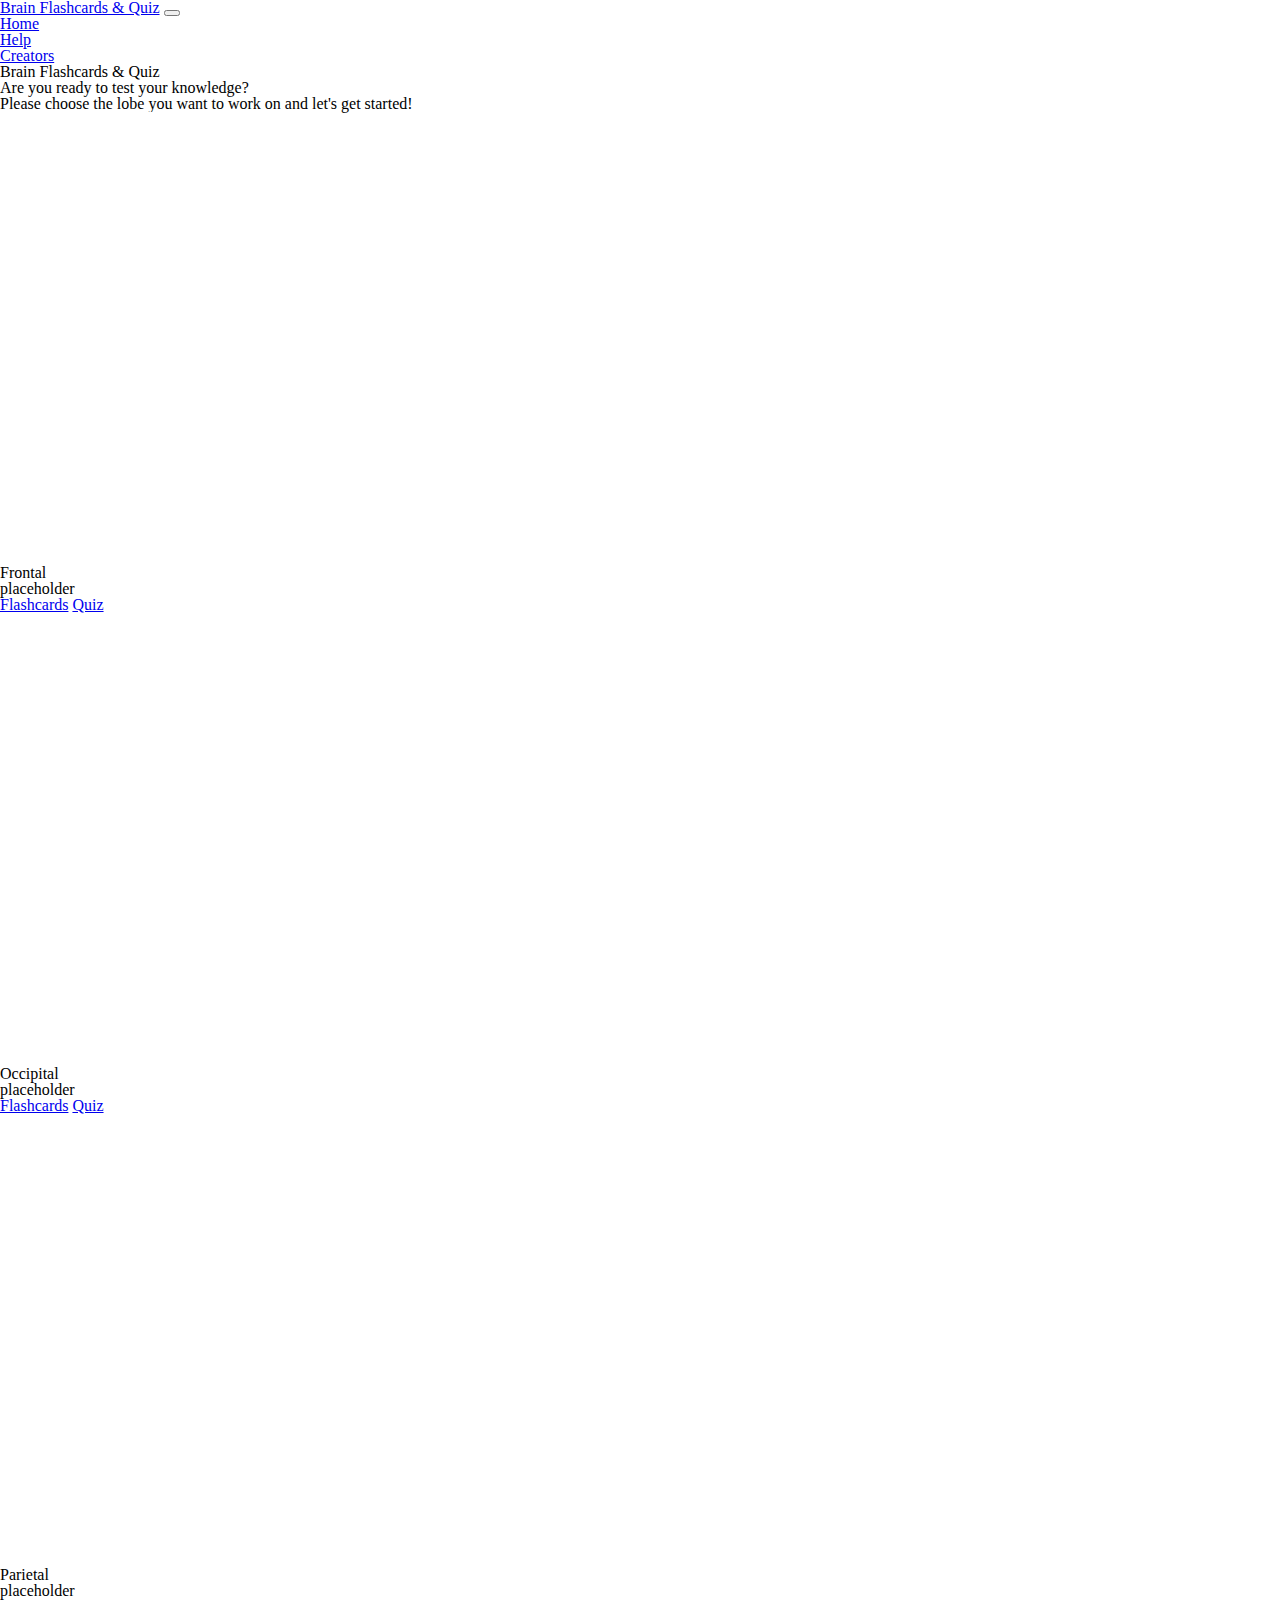
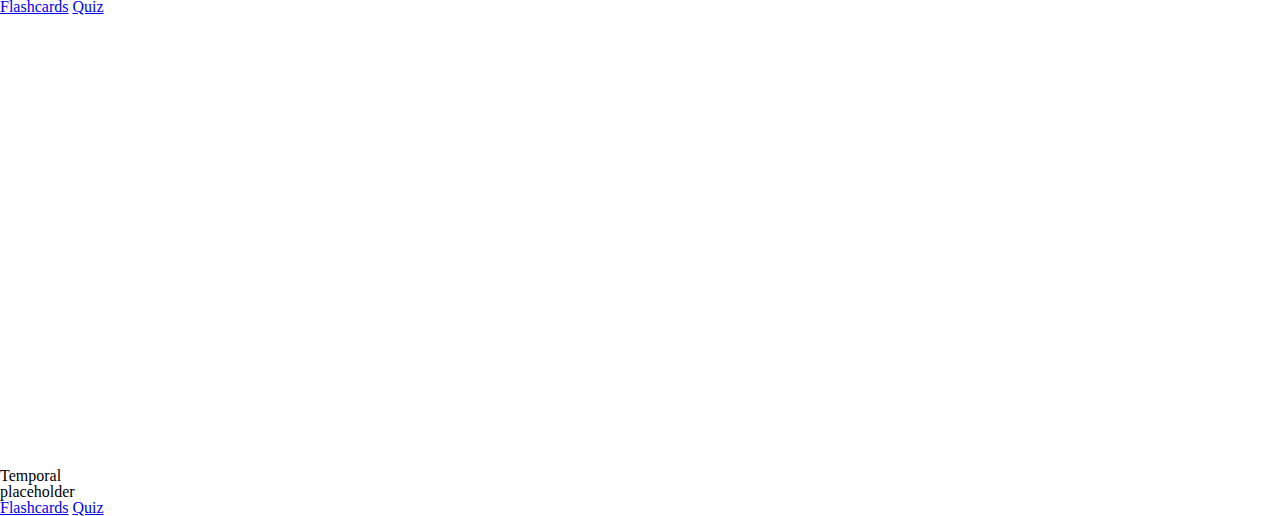
==== index.html @ 3a26db30 "First Commit" ====
<!DOCTYPE html>
<html lang="en">

<head>
    <meta charset="UTF-8">
    <meta http-equiv="X-UA-Compatible" content="IE=edge">
    <meta name="viewport" content="width=device-width, initial-scale=1.0">
    <link rel="stylesheet" href="app.css">
    <link rel="stylesheet" href="reset.css">
    <link href="https://cdn.jsdelivr.net/npm/bootstrap@5.1.3/dist/css/bootstrap.min.css" rel="stylesheet"
        integrity="sha384-1BmE4kWBq78iYhFldvKuhfTAU6auU8tT94WrHftjDbrCEXSU1oBoqyl2QvZ6jIW3" crossorigin="anonymous">
    <link rel="preconnect" href="https://fonts.googleapis.com">
    <link rel="preconnect" href="https://fonts.gstatic.com" crossorigin>
    <link
        href="https://fonts.googleapis.com/css2?family=Roboto:ital,wght@0,100;0,300;0,400;0,500;0,700;0,900;1,100;1,300;1,400;1,500;1,700;1,900&display=swap"
        rel="stylesheet" crossorigin="use-credentials">
    <title>Brain Flashcards & Quiz - Home</title>
</head>

<body>
    <nav class="navbar navbar-expand-lg fixed-bottom navbar-dark bg-dark">
        <div class="container-fluid">
            <a class="navbar-brand" href="#header">Brain Flashcards & Quiz</a>
            <button class="navbar-toggler" type="button" data-bs-toggle="collapse" data-bs-target="#navbarNav"
                aria-controls="navbarNav" aria-expanded="false" aria-label="Toggle navigation">
                <span class="navbar-toggler-icon"></span>
            </button>
            <div class="collapse navbar-collapse" id="navbarNav">
                <ul class="navbar-nav ms-auto">
                    <li class="nav-item">
                        <a class="nav-link active" aria-current="page" href="#header">Home</a>
                    </li>
                    <li class="nav-item">
                        <a class="nav-link" href="help.html">Help</a>
                    </li>
                    <li class="nav-item">
                        <a class="nav-link" href="creators.html">Creators</a>
                    </li>
                </ul>
            </div>
        </div>
    </nav>
    <header class="container-fluid header" id="header">
        <section id="header-text">
            <h1 class="text-center display-2">Brain Flashcards & Quiz</h1>
            <p class="border-bottom py-2 text-center display-6 text-lowercase">Are you ready to test your knowledge?</p>
        </section>
    </header>

    <main>
        <article class="container-fluid">
            <h2 class="text-center">Please choose the lobe you want to work on and let's get started!</h2>
            <div class="d-flex flex-column flex-lg-row justify-content-center align-items-center ">
                <div class="card text-center mx-4 my-3 mb-lg-5">
                    <div class="card-body" id="frontal_lobe">
                        <img class="img-fluid border border-2 border-light rounded-3" src="img/plansza.png" alt="">
                        <h5 class="card-title">Frontal</h5>
                        <p class="card-text">placeholder</p>
                        <a href="Flashcards/Flashcards.html" class="btn btn-primary">Flashcards</a>
                        <a href="Quiz/Quiz.html" class="btn btn-primary">Quiz</a>
                    </div>
                </div>
                <div class="card text-center mx-4 my-3 mb-lg-5">
                    <div class="card-body" id="occipital_lobe">
                        <img class="img-fluid border border-2 border-light rounded-3" src="img/plansza.png" alt="">
                        <h5 class="card-title">Occipital</h5>
                        <p class="card-text">placeholder</p>
                        <a href="Flashcards/Flashcards.html" class="btn btn-primary">Flashcards</a>
                        <a href="Quiz/Quiz.html" class="btn btn-primary">Quiz</a>
                    </div>
                </div>
                <div class="card text-center mx-4 my-3 mb-lg-5">
                    <div class="card-body" id="parietal_lobe">
                        <img class="img-fluid border border-2 border-light rounded-3" src="img/plansza.png" alt="">
                        <h5 class="card-title">Parietal</h5>
                        <p class="card-text">placeholder</p>
                        <a href="Flashcards/Flashcards.html" class="btn btn-primary">Flashcards</a>
                        <a href="Quiz/Quiz.html" class="btn btn-primary">Quiz</a>
                    </div>
                </div>
                <div class="card text-center mx-4 mt-3 mb-5 mb-lg-5">
                    <div class="card-body" id="temporal_lobe">
                        <img class="img-fluid border border-2 border-light rounded-3" src="img/plansza.png" alt="">
                        <h5 class="card-title">Temporal</h5>
                        <p class="card-text">placeholder</p>
                        <a href="Flashcards/Flashcards.html" class="btn btn-primary">Flashcards</a>
                        <a href="Quiz/Quiz.html" class="btn btn-primary">Quiz</a>
                    </div>
                </div>
                </section>
            </div>
        </article>

    </main>

    <script src="jquery-3.6.0.min.js"></script>
    <script src="scripts.js"></script>
    <script src="https://cdn.jsdelivr.net/npm/bootstrap@5.1.3/dist/js/bootstrap.bundle.min.js"
        integrity="sha384-ka7Sk0Gln4gmtz2MlQnikT1wXgYsOg+OMhuP+IlRH9sENBO0LRn5q+8nbTov4+1p"
        crossorigin="anonymous"></script>
</body>

</html>
---- app.css ----
/* html body{
    font-family: 'Roboto', sans-serif;
    scroll-behavior: smooth;
} */
.text-justify {
    text-align: justify;
  }
.card.text-center{
    width: 20rem;
}
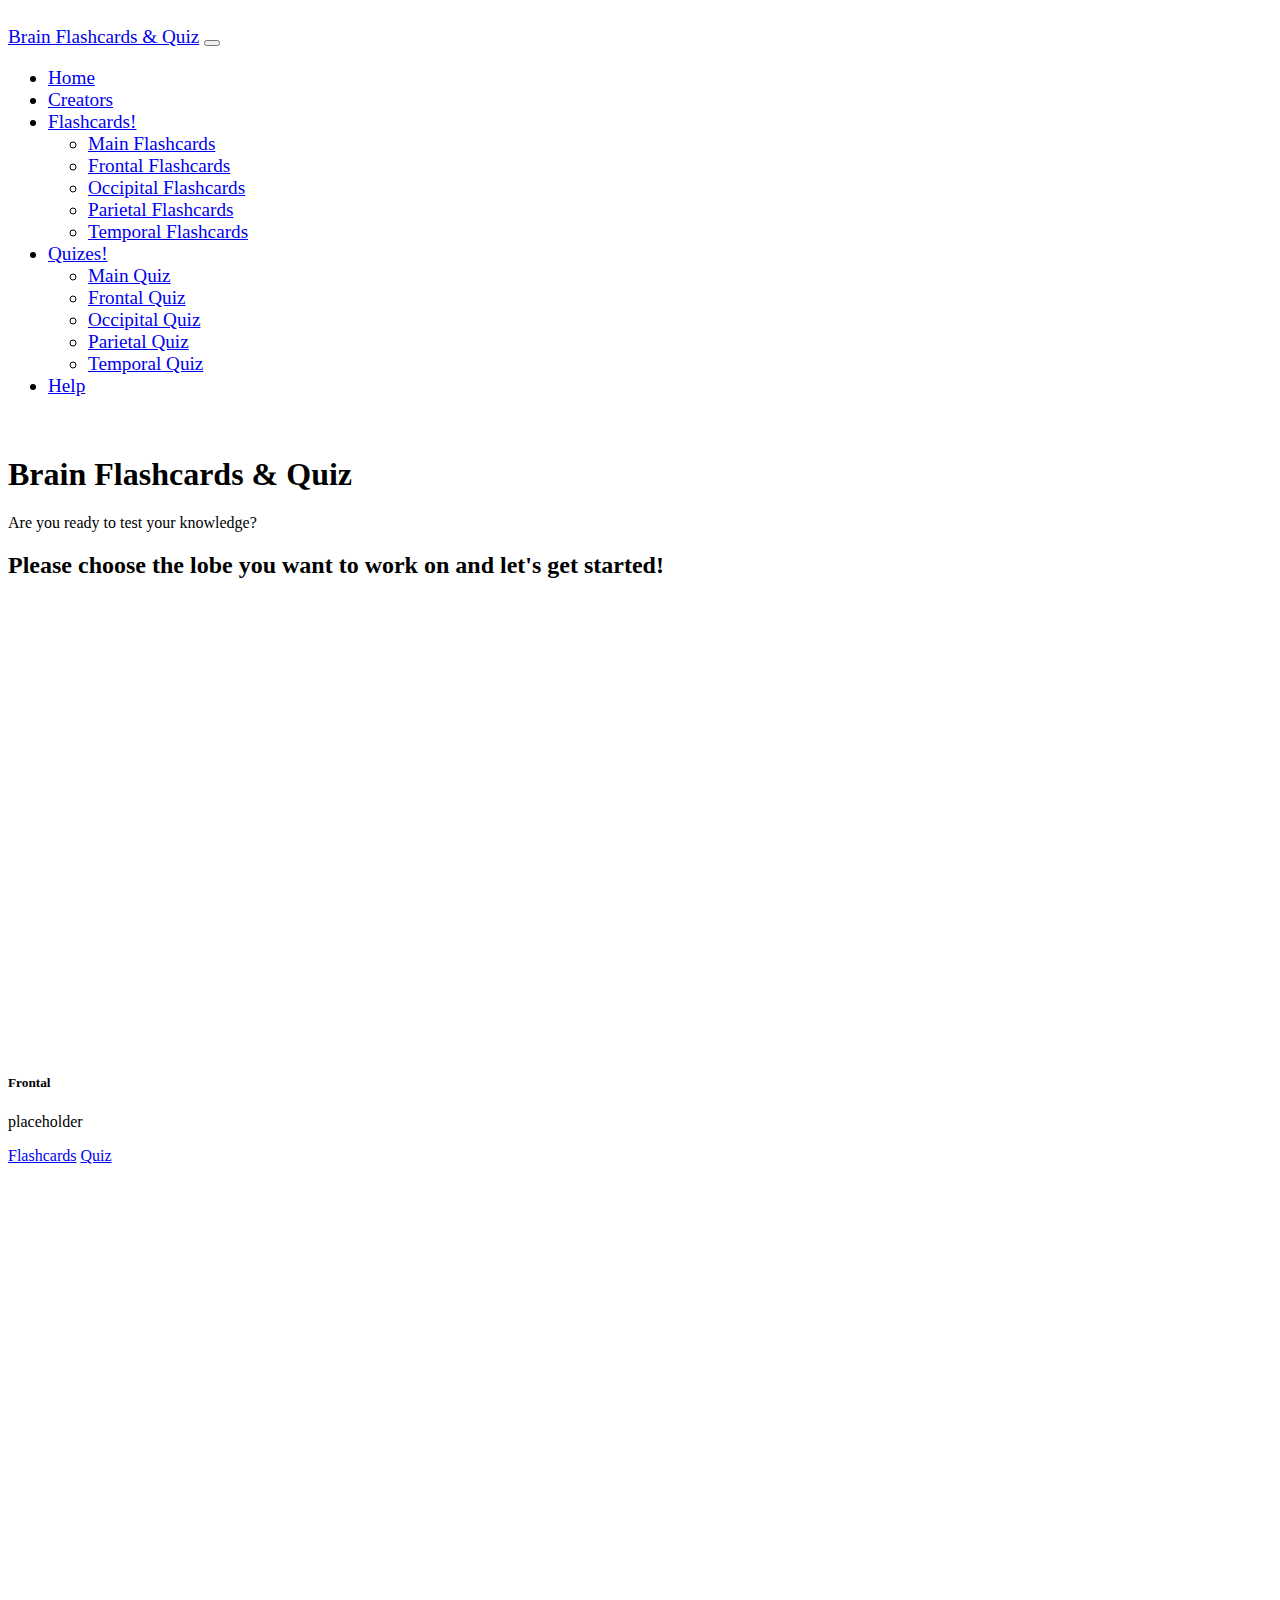
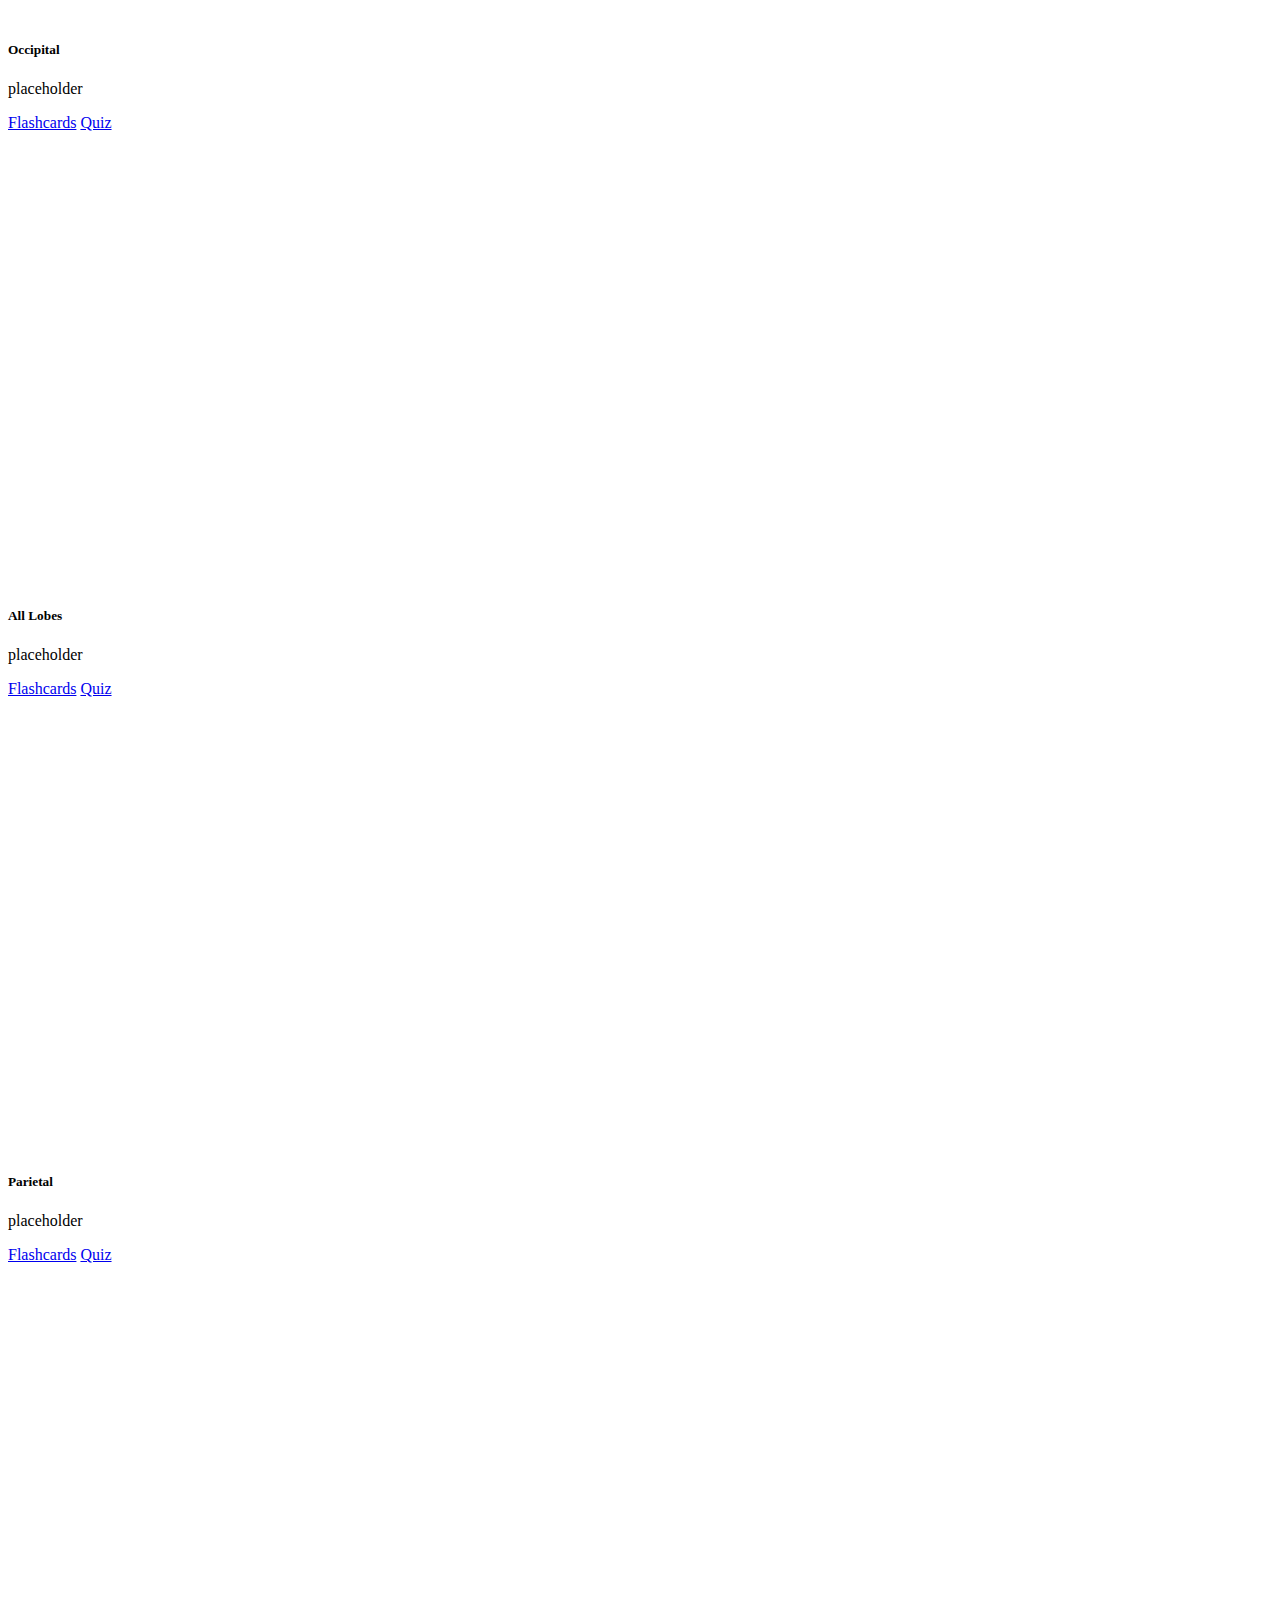
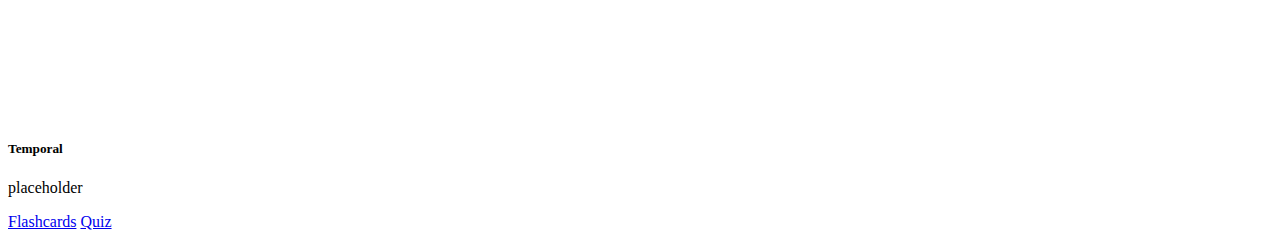
==== commit 428a1afc: "Update" ====
--- a/index.html
+++ b/index.html
@@ -6,7 +6,6 @@
     <meta http-equiv="X-UA-Compatible" content="IE=edge">
     <meta name="viewport" content="width=device-width, initial-scale=1.0">
     <link rel="stylesheet" href="app.css">
-    <link rel="stylesheet" href="reset.css">
     <link href="https://cdn.jsdelivr.net/npm/bootstrap@5.1.3/dist/css/bootstrap.min.css" rel="stylesheet"
         integrity="sha384-1BmE4kWBq78iYhFldvKuhfTAU6auU8tT94WrHftjDbrCEXSU1oBoqyl2QvZ6jIW3" crossorigin="anonymous">
     <link rel="preconnect" href="https://fonts.googleapis.com">
@@ -18,46 +17,73 @@
 </head>
 
 <body>
-    <nav class="navbar navbar-expand-lg fixed-bottom navbar-dark bg-dark">
+    <nav class="navbar navbar-expand-lg fixed-bottom navbar-dark bg-dark" id="navbar">
         <div class="container-fluid">
             <a class="navbar-brand" href="#header">Brain Flashcards & Quiz</a>
-            <button class="navbar-toggler" type="button" data-bs-toggle="collapse" data-bs-target="#navbarNav"
-                aria-controls="navbarNav" aria-expanded="false" aria-label="Toggle navigation">
+            <button class="navbar-toggler" type="button" data-bs-toggle="collapse" data-bs-target="#navbarNavDropdown"
+                aria-controls="navbarNavDropdown" aria-expanded="false" aria-label="Toggle navigation">
                 <span class="navbar-toggler-icon"></span>
             </button>
-            <div class="collapse navbar-collapse" id="navbarNav">
+            <div class="collapse navbar-collapse" id="navbarNavDropdown">
                 <ul class="navbar-nav ms-auto">
                     <li class="nav-item">
-                        <a class="nav-link active" aria-current="page" href="#header">Home</a>
+                        <a class="nav-link active" aria-current="page" href="index.html">Home</a>
+                    </li>
+                    <li class="nav-item">
+                        <a class="nav-link" href="creators.html">Creators</a>
+                    </li>
+                    <li class="nav-item dropup">
+                        <a class="nav-link dropdown-toggle" href="#" id="navbarDropdownMenuLink" role="button"
+                            data-bs-toggle="dropdown" aria-expanded="false">
+                            Flashcards!
+                        </a>
+                        <ul class="dropdown-menu" aria-labelledby="navbarDropdownMenuLink">
+                            <li><a class="dropdown-item" href="Flashcards/MainFlashcards/MainFlashcards.html">Main Flashcards</a></li>
+                            <li><a class="dropdown-item" href="Flashcards/Frontal/Frontal.html">Frontal Flashcards</a></li>
+                            <li><a class="dropdown-item" href="Flashcards/Occipital/Occipital.html">Occipital Flashcards</a></li>
+                            <li><a class="dropdown-item" href="Flashcards/Parietal/Parietal.html">Parietal Flashcards</a></li>
+                            <li><a class="dropdown-item" href="Flashcards/Temporal/Temporal.html">Temporal Flashcards</a></li>
+                        </ul>
+                    </li>
+                    <li class="nav-item dropup">
+                        <a class="nav-link dropdown-toggle" href="#" id="navbarDropdownMenuLink" role="button"
+                            data-bs-toggle="dropdown" aria-expanded="false">
+                            Quizes!
+                        </a>
+                        <ul class="dropdown-menu" aria-labelledby="navbarDropdownMenuLink">
+                            <li><a class="dropdown-item" href="Quiz/MainQuiz/MainQuiz.html">Main Quiz</a></li>
+                            <li><a class="dropdown-item" href="Quiz/Frontal/FrontalQuiz.html">Frontal Quiz</a></li>
+                            <li><a class="dropdown-item" href="Quiz/Occipital/OccipitalQuiz.html">Occipital Quiz</a></li>
+                            <li><a class="dropdown-item" href="Quiz/Parietal/ParietalQuiz.html">Parietal Quiz</a></li>
+                            <li><a class="dropdown-item" href="Quiz/Temporal/TemporalQuiz.html">Temporal Quiz</a></li>
+                        </ul>
                     </li>
                     <li class="nav-item">
                         <a class="nav-link" href="help.html">Help</a>
-                    </li>
-                    <li class="nav-item">
-                        <a class="nav-link" href="creators.html">Creators</a>
                     </li>
                 </ul>
             </div>
         </div>
     </nav>
+
     <header class="container-fluid header" id="header">
         <section id="header-text">
-            <h1 class="text-center display-2">Brain Flashcards & Quiz</h1>
+            <h1 class="text-center display-2 pt-2">Brain Flashcards & Quiz</h1>
             <p class="border-bottom py-2 text-center display-6 text-lowercase">Are you ready to test your knowledge?</p>
         </section>
     </header>
 
-    <main>
-        <article class="container-fluid">
-            <h2 class="text-center">Please choose the lobe you want to work on and let's get started!</h2>
-            <div class="d-flex flex-column flex-lg-row justify-content-center align-items-center ">
+    <main class="pb-5 pt-4">
+        <article class="container-fluid text-center">
+            <h2 class="text-center pb-5">Please choose the lobe you want to work on and let's get started!</h2>
+            <div class="d-flex flex-column flex-lg-row justify-content-center align-items-center m-auto pt-5">
                 <div class="card text-center mx-4 my-3 mb-lg-5">
                     <div class="card-body" id="frontal_lobe">
                         <img class="img-fluid border border-2 border-light rounded-3" src="img/plansza.png" alt="">
                         <h5 class="card-title">Frontal</h5>
                         <p class="card-text">placeholder</p>
-                        <a href="Flashcards/Flashcards.html" class="btn btn-primary">Flashcards</a>
-                        <a href="Quiz/Quiz.html" class="btn btn-primary">Quiz</a>
+                        <a href="Flashcards/Frontal/Frontal.html" class="btn btn-primary">Flashcards</a>
+                        <a href="Quiz/Frontal/FrontalQuiz.html" class="btn btn-primary">Quiz</a>
                     </div>
                 </div>
                 <div class="card text-center mx-4 my-3 mb-lg-5">
@@ -65,8 +91,17 @@
                         <img class="img-fluid border border-2 border-light rounded-3" src="img/plansza.png" alt="">
                         <h5 class="card-title">Occipital</h5>
                         <p class="card-text">placeholder</p>
-                        <a href="Flashcards/Flashcards.html" class="btn btn-primary">Flashcards</a>
-                        <a href="Quiz/Quiz.html" class="btn btn-primary">Quiz</a>
+                        <a href="Flashcards/Occipital/Occipital.html" class="btn btn-primary">Flashcards</a>
+                        <a href="Quiz/Occipital/OccipitalQuiz.html" class="btn btn-primary">Quiz</a>
+                    </div>
+                </div>
+                <div class="card text-center mx-4 my-3 mb-lg-5">
+                    <div class="card-body" id="parietal_lobe">
+                        <img class="img-fluid border border-2 border-light rounded-3" src="img/plansza.png" alt="">
+                        <h5 class="card-title">All Lobes</h5>
+                        <p class="card-text">placeholder</p>
+                        <a href="Flashcards/MainFlashcards/MainFlashcards.html" class="btn btn-primary">Flashcards</a>
+                        <a href="Quiz/MainQuiz/MainQuiz.html" class="btn btn-primary">Quiz</a>
                     </div>
                 </div>
                 <div class="card text-center mx-4 my-3 mb-lg-5">
@@ -74,8 +109,8 @@
                         <img class="img-fluid border border-2 border-light rounded-3" src="img/plansza.png" alt="">
                         <h5 class="card-title">Parietal</h5>
                         <p class="card-text">placeholder</p>
-                        <a href="Flashcards/Flashcards.html" class="btn btn-primary">Flashcards</a>
-                        <a href="Quiz/Quiz.html" class="btn btn-primary">Quiz</a>
+                        <a href="Flashcards/Parietal/Parietal.html" class="btn btn-primary">Flashcards</a>
+                        <a href="Quiz/Parietal/ParietalQuiz.html" class="btn btn-primary">Quiz</a>
                     </div>
                 </div>
                 <div class="card text-center mx-4 mt-3 mb-5 mb-lg-5">
@@ -83,8 +118,8 @@
                         <img class="img-fluid border border-2 border-light rounded-3" src="img/plansza.png" alt="">
                         <h5 class="card-title">Temporal</h5>
                         <p class="card-text">placeholder</p>
-                        <a href="Flashcards/Flashcards.html" class="btn btn-primary">Flashcards</a>
-                        <a href="Quiz/Quiz.html" class="btn btn-primary">Quiz</a>
+                        <a href="Flashcards/Temporal/Temporal.html" class="btn btn-primary">Flashcards</a>
+                        <a href="Quiz/Temporal/TemporalQuiz.html" class="btn btn-primary">Quiz</a>
                     </div>
                 </div>
                 </section>
@@ -93,7 +128,6 @@
 
     </main>
 
-    <script src="jquery-3.6.0.min.js"></script>
     <script src="scripts.js"></script>
     <script src="https://cdn.jsdelivr.net/npm/bootstrap@5.1.3/dist/js/bootstrap.bundle.min.js"
         integrity="sha384-ka7Sk0Gln4gmtz2MlQnikT1wXgYsOg+OMhuP+IlRH9sENBO0LRn5q+8nbTov4+1p"
--- a/app.css
+++ b/app.css
@@ -1,10 +1,14 @@
-/* html body{
-    font-family: 'Roboto', sans-serif;
-    scroll-behavior: smooth;
-} */
 .text-justify {
     text-align: justify;
   }
 .card.text-center{
     width: 20rem;
+}
+#navbar{
+  padding: 2vh 0;
+  font-size: larger;
+  font-weight: 500;
+}
+#navbarNavDropdown{
+  padding-top: 0 2vw;
 }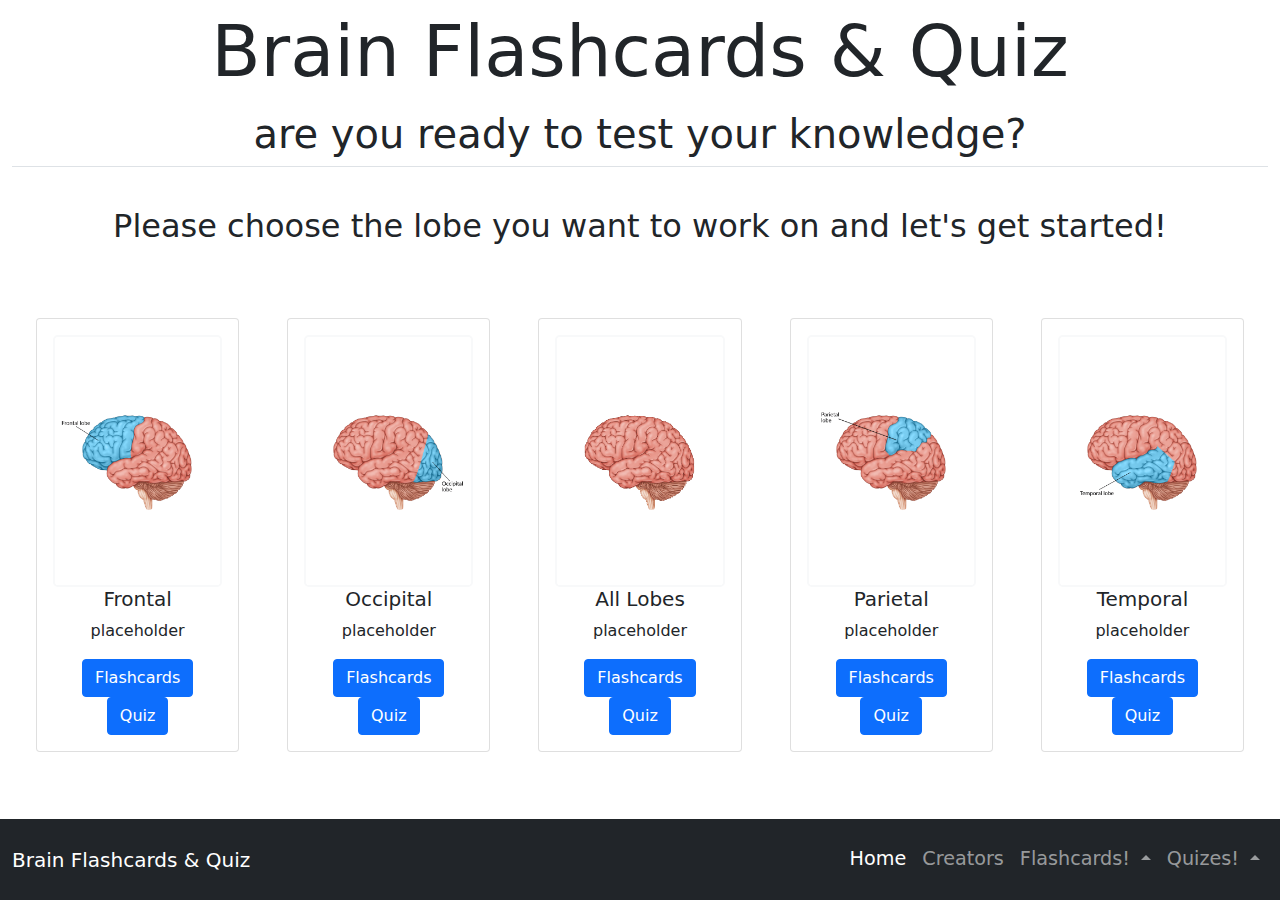
==== commit 6ded2654: "merge from private repository" ====
--- a/index.html
+++ b/index.html
@@ -6,13 +6,7 @@
     <meta http-equiv="X-UA-Compatible" content="IE=edge">
     <meta name="viewport" content="width=device-width, initial-scale=1.0">
     <link rel="stylesheet" href="app.css">
-    <link href="https://cdn.jsdelivr.net/npm/bootstrap@5.1.3/dist/css/bootstrap.min.css" rel="stylesheet"
-        integrity="sha384-1BmE4kWBq78iYhFldvKuhfTAU6auU8tT94WrHftjDbrCEXSU1oBoqyl2QvZ6jIW3" crossorigin="anonymous">
-    <link rel="preconnect" href="https://fonts.googleapis.com">
-    <link rel="preconnect" href="https://fonts.gstatic.com" crossorigin>
-    <link
-        href="https://fonts.googleapis.com/css2?family=Roboto:ital,wght@0,100;0,300;0,400;0,500;0,700;0,900;1,100;1,300;1,400;1,500;1,700;1,900&display=swap"
-        rel="stylesheet" crossorigin="use-credentials">
+    <link href="bootstrap/bootstrap.min.css" rel="stylesheet">
     <title>Brain Flashcards & Quiz - Home</title>
 </head>
 
@@ -38,28 +32,31 @@
                             Flashcards!
                         </a>
                         <ul class="dropdown-menu" aria-labelledby="navbarDropdownMenuLink">
-                            <li><a class="dropdown-item" href="Flashcards/MainFlashcards/MainFlashcards.html">Main Flashcards</a></li>
-                            <li><a class="dropdown-item" href="Flashcards/Frontal/Frontal.html">Frontal Flashcards</a></li>
-                            <li><a class="dropdown-item" href="Flashcards/Occipital/Occipital.html">Occipital Flashcards</a></li>
-                            <li><a class="dropdown-item" href="Flashcards/Parietal/Parietal.html">Parietal Flashcards</a></li>
-                            <li><a class="dropdown-item" href="Flashcards/Temporal/Temporal.html">Temporal Flashcards</a></li>
+                            <li><a class="dropdown-item" href="Flashcards/MainFlashcards/MainFlashcards.html">Main
+                                    Flashcards</a></li>
+                            <li><a class="dropdown-item" href="Flashcards/Frontal/Frontal.html">Frontal Flashcards</a>
+                            </li>
+                            <li><a class="dropdown-item" href="Flashcards/Occipital/Occipital.html">Occipital
+                                    Flashcards</a></li>
+                            <li><a class="dropdown-item" href="Flashcards/Parietal/Parietal.html">Parietal
+                                    Flashcards</a></li>
+                            <li><a class="dropdown-item" href="Flashcards/Temporal/Temporal.html">Temporal
+                                    Flashcards</a></li>
                         </ul>
                     </li>
                     <li class="nav-item dropup">
-                        <a class="nav-link dropdown-toggle" href="#" id="navbarDropdownMenuLink" role="button"
+                        <a class="nav-link dropdown-toggle" href="#" id="navbarDropdownMenuLinkSecond" role="button"
                             data-bs-toggle="dropdown" aria-expanded="false">
                             Quizes!
                         </a>
-                        <ul class="dropdown-menu" aria-labelledby="navbarDropdownMenuLink">
+                        <ul class="dropdown-menu" aria-labelledby="navbarDropdownMenuLinkSecond">
                             <li><a class="dropdown-item" href="Quiz/MainQuiz/MainQuiz.html">Main Quiz</a></li>
                             <li><a class="dropdown-item" href="Quiz/Frontal/FrontalQuiz.html">Frontal Quiz</a></li>
-                            <li><a class="dropdown-item" href="Quiz/Occipital/OccipitalQuiz.html">Occipital Quiz</a></li>
+                            <li><a class="dropdown-item" href="Quiz/Occipital/OccipitalQuiz.html">Occipital Quiz</a>
+                            </li>
                             <li><a class="dropdown-item" href="Quiz/Parietal/ParietalQuiz.html">Parietal Quiz</a></li>
                             <li><a class="dropdown-item" href="Quiz/Temporal/TemporalQuiz.html">Temporal Quiz</a></li>
                         </ul>
-                    </li>
-                    <li class="nav-item">
-                        <a class="nav-link" href="help.html">Help</a>
                     </li>
                 </ul>
             </div>
@@ -75,11 +72,12 @@
 
     <main class="pb-5 pt-4">
         <article class="container-fluid text-center">
-            <h2 class="text-center pb-5">Please choose the lobe you want to work on and let's get started!</h2>
+            <h2 class="text-center">Please choose the lobe you want to work on and let's get started!</h2>
             <div class="d-flex flex-column flex-lg-row justify-content-center align-items-center m-auto pt-5">
                 <div class="card text-center mx-4 my-3 mb-lg-5">
                     <div class="card-body" id="frontal_lobe">
-                        <img class="img-fluid border border-2 border-light rounded-3" src="img/plansza.png" alt="">
+                        <img class="img-fluid border border-2 border-light rounded-3" src="img/frontal_lobe.webp"
+                            alt="">
                         <h5 class="card-title">Frontal</h5>
                         <p class="card-text">placeholder</p>
                         <a href="Flashcards/Frontal/Frontal.html" class="btn btn-primary">Flashcards</a>
@@ -88,7 +86,8 @@
                 </div>
                 <div class="card text-center mx-4 my-3 mb-lg-5">
                     <div class="card-body" id="occipital_lobe">
-                        <img class="img-fluid border border-2 border-light rounded-3" src="img/plansza.png" alt="">
+                        <img class="img-fluid border border-2 border-light rounded-3" src="img/occipital_lobe.webp"
+                            alt="">
                         <h5 class="card-title">Occipital</h5>
                         <p class="card-text">placeholder</p>
                         <a href="Flashcards/Occipital/Occipital.html" class="btn btn-primary">Flashcards</a>
@@ -96,8 +95,8 @@
                     </div>
                 </div>
                 <div class="card text-center mx-4 my-3 mb-lg-5">
-                    <div class="card-body" id="parietal_lobe">
-                        <img class="img-fluid border border-2 border-light rounded-3" src="img/plansza.png" alt="">
+                    <div class="card-body" id="all_lobes">
+                        <img class="img-fluid border border-2 border-light rounded-3" src="img/brain.webp" alt="">
                         <h5 class="card-title">All Lobes</h5>
                         <p class="card-text">placeholder</p>
                         <a href="Flashcards/MainFlashcards/MainFlashcards.html" class="btn btn-primary">Flashcards</a>
@@ -106,7 +105,8 @@
                 </div>
                 <div class="card text-center mx-4 my-3 mb-lg-5">
                     <div class="card-body" id="parietal_lobe">
-                        <img class="img-fluid border border-2 border-light rounded-3" src="img/plansza.png" alt="">
+                        <img class="img-fluid border border-2 border-light rounded-3" src="img/parietal_lobe.webp"
+                            alt="">
                         <h5 class="card-title">Parietal</h5>
                         <p class="card-text">placeholder</p>
                         <a href="Flashcards/Parietal/Parietal.html" class="btn btn-primary">Flashcards</a>
@@ -115,7 +115,8 @@
                 </div>
                 <div class="card text-center mx-4 mt-3 mb-5 mb-lg-5">
                     <div class="card-body" id="temporal_lobe">
-                        <img class="img-fluid border border-2 border-light rounded-3" src="img/plansza.png" alt="">
+                        <img class="img-fluid border border-2 border-light rounded-3" src="img/temporal_lobe.webp"
+                            alt="">
                         <h5 class="card-title">Temporal</h5>
                         <p class="card-text">placeholder</p>
                         <a href="Flashcards/Temporal/Temporal.html" class="btn btn-primary">Flashcards</a>
@@ -127,11 +128,7 @@
         </article>
 
     </main>
-
-    <script src="scripts.js"></script>
-    <script src="https://cdn.jsdelivr.net/npm/bootstrap@5.1.3/dist/js/bootstrap.bundle.min.js"
-        integrity="sha384-ka7Sk0Gln4gmtz2MlQnikT1wXgYsOg+OMhuP+IlRH9sENBO0LRn5q+8nbTov4+1p"
-        crossorigin="anonymous"></script>
+    <script src="bootstrap/bootstrap.bundle.min.js"></script>
 </body>
 
 </html>